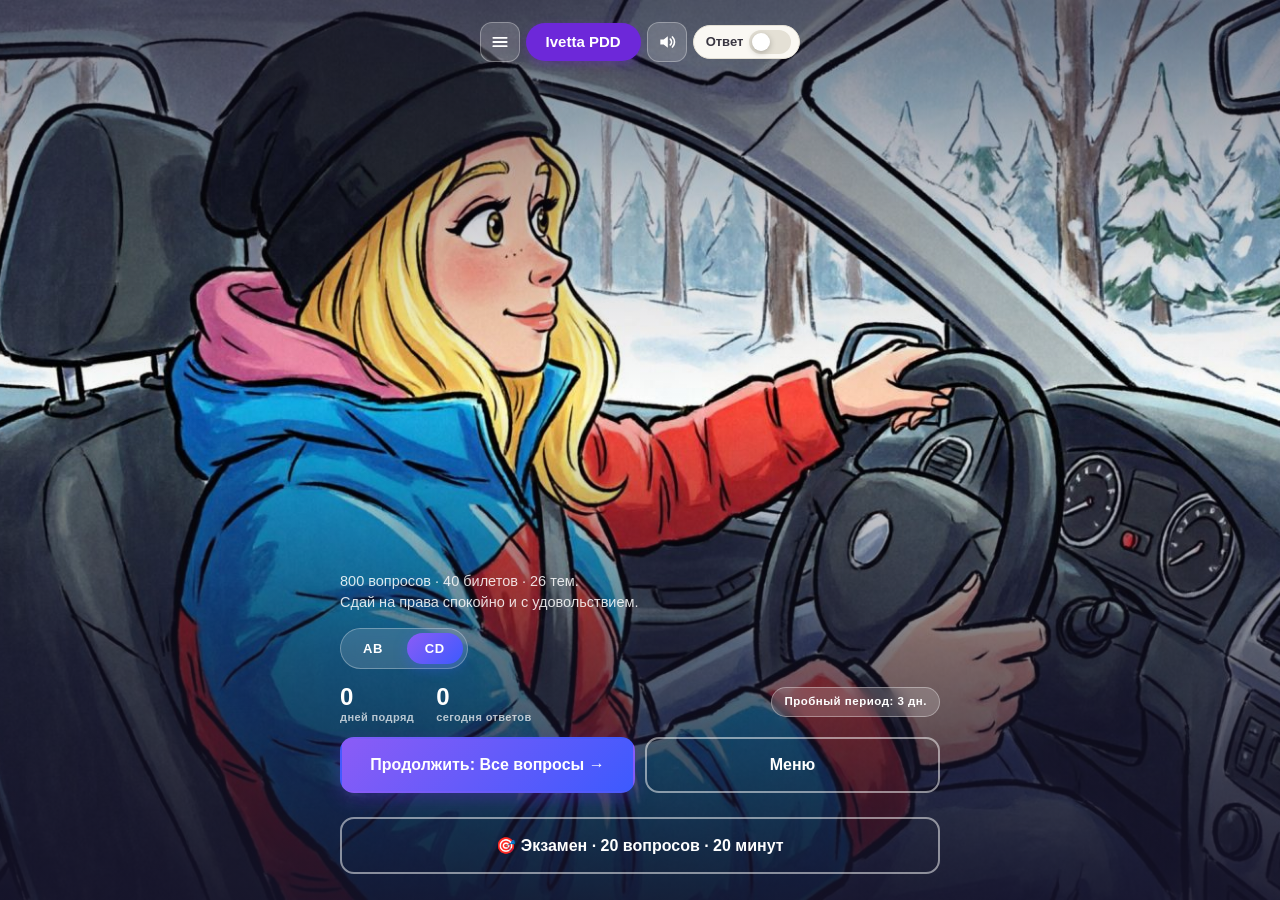
==== index.html @ cd1c2de9 "feat(ui): chip-style 3-row header, category/answered chips, numbered answers, unrolled explanation, " ====
<!DOCTYPE html>
<html lang="ru">
<head>
<meta charset="UTF-8">
<meta name="viewport" content="width=device-width, initial-scale=1.0, viewport-fit=cover">
<meta name="theme-color" content="#F4F2EC">
<meta name="mobile-web-app-capable" content="yes">
<meta name="apple-mobile-web-app-capable" content="yes">
<meta name="apple-mobile-web-app-status-bar-style" content="default">
<meta name="apple-mobile-web-app-title" content="Ivetta PDD">
<meta name="description" content="Ivetta PDD — тренажёр ПДД категории CD: 800 вопросов, 40 билетов, 26 тем, прогресс и пояснения.">
<title>Ivetta PDD</title>
<link rel="manifest" href="./manifest.json">
<link rel="icon" type="image/svg+xml" href="./icon.svg">
<link rel="apple-touch-icon" href="./apple-touch-icon.png">
<link rel="icon" type="image/png" sizes="192x192" href="./icon-192.png">
<link rel="stylesheet" href="./style.css">
<style id="ivetta-identity">
:root{--bar-h:64px}
body{overflow-x:clip}
body[data-view="quiz"]{--bar-h:116px}
.appbar{flex-direction:column;align-items:stretch;justify-content:center;gap:6px}
.bar-row{display:flex;align-items:center;gap:6px;min-width:0}
.icon-btn{width:40px;height:40px;flex-shrink:0}
.home-hero{display:none}
.brand-wrap{flex:1;min-width:0;display:flex;justify-content:center}
.brand-chip{max-width:100%;overflow:hidden;text-overflow:ellipsis;white-space:nowrap;background:#6D28D9;color:#fff;font-size:15px;font-weight:700;line-height:1.2;padding:10px 20px;border-radius:40px;box-shadow:0 3px 10px rgba(109,40,217,.35)}
.brand-chip:active{transform:scale(.96)}
.switch.pill{flex-shrink:0;gap:6px;padding:4px 8px 4px 12px;background:var(--surface-2);border:1px solid var(--line);border-radius:999px}
.switch.pill .switch-label{order:1}
.switch.pill .track{order:2}
.switch.pill .lock{order:0}
.appbar .switch-label,body[data-view="home"] .appbar .switch-label{display:inline;font-size:13px;font-weight:700;color:#3A3742;text-shadow:none}
.appbar-mid{display:flex;flex-direction:column;gap:6px;flex:none}
body:not([data-view="quiz"]) #appbarMid{display:none}
.bar-row2{justify-content:space-between;gap:8px}
.bar-ticket{flex:1;min-width:0;overflow:hidden;text-overflow:ellipsis;white-space:nowrap;font-size:13px;font-weight:800;color:var(--text)}
.cat-chip,.answered-chip{text-transform:none;letter-spacing:0;font-size:11.5px;font-weight:800;border-radius:999px}
.cat-chip{flex-shrink:0;padding:5px 12px;letter-spacing:.6px;color:var(--blue-700);background:var(--blue-100)}
.answered-chip{padding:4px 10px;color:var(--muted);background:var(--surface-2);border:1px solid var(--line)}
.bar-row3{justify-content:flex-start}
#card{overflow:visible}
.auto-bar{border-radius:0 0 var(--r-lg) var(--r-lg)}
#answers{margin-bottom:0}
.explain{margin-top:12px;max-height:none;overflow:visible;scroll-margin-bottom:130px}
.explain-body{max-height:none;overflow:visible;padding-right:0}
body.fixed-nav #quizView{padding-bottom:calc(110px + env(safe-area-inset-bottom))}
body.fixed-nav .navbar{position:fixed;left:0;right:0;bottom:0;z-index:30;margin:0;gap:10px;padding:16px max(24px,calc((100% - 592px)/2)) calc(24px + env(safe-area-inset-bottom));background:#F4F2EC}
body.fixed-nav .navbar #prevBtn{flex:1 1 0}
body.fixed-nav .navbar #nextBtn{flex:2 1 0}
@media(max-width:360px){.brand-chip{padding:10px 12px}.switch.pill{padding:4px 6px 4px 10px}}
</style>
</head>
<body data-view="home">
<div class="bg" aria-hidden="true">
  <div class="bg-glow g1"></div><div class="bg-glow g2"></div><div class="bg-glow g3"></div>
  <div class="bg-grain"></div>
</div>
<header class="appbar">
  <div class="bar-row bar-row1">
    <button class="icon-btn" id="menuBtn" aria-label="Меню">
      <svg viewBox="0 0 24 24"><path d="M4 7h16M4 12h16M4 17h16" stroke="currentColor" stroke-width="2.2" stroke-linecap="round"/></svg>
    </button>
    <div class="brand-wrap"><button class="brand-chip" id="logoBtn" aria-label="На главную">Ivetta PDD</button></div>
    <button class="icon-btn" id="soundBtn" aria-label="Звук">
      <svg viewBox="0 0 24 24" class="ic-on"><path d="M4 9v6h4l5 4V5L8 9H4z" fill="currentColor"/><path d="M16 8.5a5 5 0 0 1 0 7M18.5 6a8.5 8.5 0 0 1 0 12" stroke="currentColor" stroke-width="2" fill="none" stroke-linecap="round"/></svg>
      <svg viewBox="0 0 24 24" class="ic-off" hidden><path d="M4 9v6h4l5 4V5L8 9H4z" fill="currentColor"/><path d="M16 9l6 6M22 9l-6 6" stroke="currentColor" stroke-width="2.6" stroke-linecap="round"/></svg>
    </button>
    <label class="switch pill" id="answerSwitch" title="Показывать правильный ответ">
      <input type="checkbox" id="showAnswer">
      <span class="track"><span class="knob"></span></span>
      <span class="switch-label">Ответ</span>
      <span class="lock" id="switchLock" hidden>🔒</span>
    </label>
  </div>
  <div class="appbar-mid" id="appbarMid">
    <div class="bar-row bar-row2"><span class="bar-ticket"><span id="sectionTitle">Билет</span><span class="bar-sep"> · </span><span id="sectionCount">1 / 20</span></span><button class="chip cat-chip" id="catChip" aria-label="Категория">CD</button></div>
    <div class="bar-row bar-row3"><span class="chip answered-chip" id="answeredChip">Отвечено 0 / 20</span></div>
  </div>
</header>
<main id="stage">
  <section id="homeView" class="home">
    <div class="home-media">
      <img id="homeImg" src="./home.jpg" alt="Иветта за рулём зимой">
      <svg class="home-fallback" id="homeFallback" viewBox="0 0 800 1200" preserveAspectRatio="xMidYMid slice" hidden>
        <defs><linearGradient id="sky" x1="0" y1="0" x2="0" y2="1"><stop offset="0" stop-color="#2B3A8F"/><stop offset=".55" stop-color="#7C6BD9"/><stop offset="1" stop-color="#F4F2EC"/></linearGradient></defs>
        <rect width="800" height="1200" fill="url(#sky)"/>
        <g fill="#1B2A6B" opacity=".55"><path d="M120 620l60-160 60 160z"/><path d="M600 640l70-200 70 200z"/><path d="M380 600l50-140 50 140z"/></g>
        <g fill="#fff" opacity=".9"><path d="M120 500l60-40 60 40-60 26z"/><path d="M600 500l70-46 70 46-70 30z"/></g>
        <path d="M0 760h800v440H0z" fill="#E9E6DD"/>
        <path d="M330 760h140l180 440H150z" fill="#3A3F55"/>
        <g fill="#F59E0B"><rect x="392" y="800" width="16" height="60" rx="8"/><rect x="386" y="920" width="20" height="80" rx="10"/><rect x="378" y="1060" width="26" height="110" rx="13"/></g>
      </svg>
      <div class="home-scrim"></div>
    </div>
    <div class="home-hero"><h1 class="home-title">Ivetta <span class="home-title-chip">PDD</span></h1></div>
    <div class="home-content">
      <p class="home-sub" id="homeSub">800 вопросов · 40 билетов · 26 тем.<br>Сдай на права спокойно и с удовольствием.</p>
      <div class="cat-switch" id="catSwitch"><button data-cat="AB">AB</button><button data-cat="CD">CD</button></div>
      <div class="home-row">
        <div class="home-stats">
          <div><b id="homeStreak">0</b><small>дней подряд</small></div>
          <div><b id="homeToday">0</b><small>сегодня ответов</small></div>
        </div>
        <span class="home-chip" id="homeChip">Пробный период</span>
      </div>
      <div class="home-actions">
        <button class="nav-btn primary big" id="homeContinueBtn">Продолжить обучение →</button>
        <button class="nav-btn ghost big light" id="homeMenuBtn">Меню</button>
      </div>
      <button class="nav-btn ghost big light exam-entry" id="homeExamBtn">🎯 Экзамен · 20 вопросов · 20 минут</button>
      <button class="nav-btn ghost big light exam-entry" id="installBtn" hidden>📲 Установить приложение</button>
    </div>
  </section>
  <section id="quizView" hidden>
    <div class="exam-hud" id="examHud" hidden><span class="exam-timer" id="examTime">20:00</span><span class="exam-dots" id="examDots"></span><span class="exam-left" id="examLeft"></span><button class="exam-end" id="examEnd">Завершить</button><div class="exam-board" id="examBoard"></div></div>
    <article class="card" id="card">
      <div class="q-top"><span class="chip" id="qChip">Билет 1</span><span class="q-done" id="qDone"></span><span class="lane"></span></div>
      <h1 id="questionText">Загрузка…</h1>
      <figure id="imageWrap" hidden><img id="questionImage" alt="Иллюстрация"><figcaption>Нажми, чтобы увеличить</figcaption></figure>
      <div id="answers" role="list"></div>
      <div class="auto-bar" id="autoBar"></div>
    </article>
    <div class="navbar">
      <button class="nav-btn" id="prevBtn">← Назад</button>
      <button class="nav-btn primary" id="nextBtn">Далее →</button>
    </div>
  </section>
  <section id="progressView" hidden>
    <div class="card screen-card">
      <div class="screen-head"><h2>📈 Прогресс</h2><div class="range-toggle"><button id="pgRange7" class="range-btn">7 дн</button><button id="pgRange14" class="range-btn active">14 дн</button></div></div>
      <div class="pg-today">
        <div class="pg-cell"><b id="pgToday">0</b><small>ответов сегодня</small></div>
        <div class="pg-cell"><b id="pgCorrect">0</b><small>верных</small></div>
        <div class="pg-cell"><b id="pgAcc">—</b><small>точность</small></div>
        <div class="pg-cell flame"><b id="pgStreak">0</b><small>дней подряд 🔥</small></div>
      </div>
      <div class="pg-chart" id="pgChart"></div>
      <div class="pg-totals">
        <div><small>Всего ответов</small><b id="pgTotal">0</b></div>
        <div><small>Освоено вопросов</small><b id="pgMastered">0 / 800</b></div>
        <div><small>В работе над ошибками</small><b id="pgMistakes">0</b></div>
        <div><small>К повторению сегодня</small><b id="pgDue">0</b></div>
        <div><small>Экзамены сдано / попыток</small><b id="pgExams">0 / 0</b></div>
        <div class="pg-exam-list" id="pgExamList"></div>
      </div>
    </div>
  </section>
  <section id="infoView" hidden>
    <div class="card screen-card">
      <div class="screen-head"><h2>✨ Кнопка «Ответ»</h2><span class="home-chip" id="infoChip"></span></div>
      <p class="info-lead">Видеть правильный ответ <b>до</b> того, как ошибёшься, — самый быстрый способ учить ПДД. Мозг запоминает верный паттерн сразу, без закрепления ошибки.</p>
      <ul class="benefits">
        <li><b>Мгновенная подсветка</b> верного варианта в каждом из 800 вопросов.</li>
        <li><b>Учёба без страха:</b> проходи билеты как тренажёр, а не как экзамен.</li>
        <li><b>Синергия с ошибками:</b> сначала разбираешь с подсказкой, потом закрепляешь без неё.</li>
        <li><b>Экономия времени:</b> меньше повторных прогонов — быстрее готовность к экзамену.</li>
        <li><b>Пожизненно:</b> одна оплата 399 ₽ — доступ навсегда, без подписок.</li>
      </ul>
      <div class="price-card">
        <div class="price-row"><span class="price">399 ₽</span><span class="price-note">разово · пожизненный доступ</span></div>
        <p class="trial-line" id="infoTrialLine"></p>
      </div>
      <div id="payBlock">
        <div class="pay-head"><b>Оплата картой</b><span class="test-badge" id="payBadge">тестовый режим</span></div>
        <form id="payForm" novalidate>
          <label class="field"><span>Номер карты</span>
            <input id="cardNumber" inputmode="numeric" autocomplete="cc-number" placeholder="0000 0000 0000 0000" maxlength="19">
            <small class="err" id="errNumber"></small>
          </label>
          <div class="field-row">
            <label class="field"><span>Срок</span><input id="cardExp" inputmode="numeric" autocomplete="cc-exp" placeholder="ММ/ГГ" maxlength="5"><small class="err" id="errExp"></small></label>
            <label class="field"><span>CVC</span><input id="cardCvc" inputmode="numeric" autocomplete="cc-csc" placeholder="•••" maxlength="4" type="password"><small class="err" id="errCvc"></small></label>
          </div>
          <div class="pay-error" id="payError" hidden></div>
          <button class="nav-btn primary big" id="payBtn" type="submit">Оплатить 399 ₽</button>
          <p class="pay-hint" id="payHint">Тестовые карты: 4111 1111 1111 1111 — успех; 4000 0000 0000 0002 — отказ.</p>
        </form>
        <button class="link-btn" id="restoreBtn">Восстановить покупку</button>
      </div>
      <div id="receiptPanel" hidden>
        <div class="receipt">
          <div class="rc-check">✓</div>
          <b>Доступ активен пожизненно</b>
          <div class="rc-row"><span>Лицензия</span><code id="rcKey"></code></div>
          <div class="rc-row"><span>Дата</span><span id="rcDate"></span></div>
          <div class="rc-row"><span>Сумма</span><span id="rcAmount"></span></div>
        </div>
      </div>
    </div>
  </section>
  <section id="examResultView" hidden>
    <div class="card done-card"><div class="done-badge" id="exBadge">🏆</div><h2 id="exTitle"></h2><p id="exStats"></p><div class="ex-review" id="exReview"></div><div class="done-actions"><button class="nav-btn primary" id="exAgain">↺ Ещё раз</button><button class="nav-btn ghost" id="exMenu">Меню</button></div></div>
  </section>
  <section id="doneView" hidden>
    <div class="card done-card"><div class="done-badge">🏁</div><h2 id="doneTitle"></h2><p id="doneStats"></p>
      <div class="done-actions"><button class="nav-btn" id="repeatBtn">↺ Повторить</button><button class="nav-btn primary" id="nextSectionBtn">Дальше →</button><button class="nav-btn ghost" id="doneMenuBtn">Меню</button></div>
    </div>
  </section>
  <section id="emptyView" hidden>
    <div class="card done-card"><div class="done-badge">🗂️</div><h2>Здесь пока пусто</h2><p id="emptyText"></p>
      <div class="done-actions"><button class="nav-btn" id="emptyRetryBtn" hidden>↺ Повторить</button><button class="nav-btn primary" id="emptyMenuBtn">В меню</button></div>
    </div>
  </section>
</main>
<div class="scrim" id="scrim" hidden></div>
<div class="sheet" id="menuSheet" hidden role="dialog" aria-label="Меню">
  <div class="sheet-head"><h2>Меню</h2><button class="icon-btn close" data-close>✕</button></div>
  <nav class="menu-list">
    <button class="menu-item" data-nav="home"><span class="mi-ic">🏠</span><span class="mi-body"><b>Главная</b><small>экран приветствия</small></span></button>
    <button class="menu-item" data-nav="all"><span class="mi-ic">📚</span><span class="mi-body"><b>Все вопросы</b><small>800 подряд</small></span><span class="mi-badge" id="badgeAll"></span></button>
    <button class="menu-item" data-nav="ticket"><span class="mi-ic">🎫</span><span class="mi-body"><b>Билеты</b><small>40 билетов</small></span><span class="mi-badge" id="badgeTicket"></span></button>
    <button class="menu-item" data-nav="topic"><span class="mi-ic">📂</span><span class="mi-body"><b>Темы</b><small>26 разделов</small></span><span class="mi-badge" id="badgeTopic"></span></button>
    <button class="menu-item" data-nav="mistakes"><span class="mi-ic">❌</span><span class="mi-body"><b>Ошибки</b><small>работа над ошибками</small></span><span class="mi-badge" id="badgeMistakes"></span></button>
    <button class="menu-item" data-nav="exam"><span class="mi-ic">🎯</span><span class="mi-body"><b>Экзамен</b><small>20 вопросов · 20 минут · 2 ошибки</small></span><span class="mi-badge" id="badgeExam"></span></button>
    <button class="menu-item" data-nav="review"><span class="mi-ic">🧠</span><span class="mi-body"><b>Повторение</b><small>умный интервальный повтор</small></span><span class="mi-badge" id="badgeReview"></span></button>
    <button class="menu-item" data-nav="cat"><span class="mi-ic">🚗</span><span class="mi-body"><b>Категория</b><small>AB или CD</small></span><span class="mi-badge" id="badgeCat"></span></button>
    <div class="menu-divider"></div>
    <button class="menu-item" data-nav="progress"><span class="mi-ic">📈</span><span class="mi-body"><b>Прогресс</b><small>ежедневная статистика</small></span><span class="mi-badge" id="badgeProgress"></span></button>
    <button class="menu-item" data-nav="info"><span class="mi-ic">✨</span><span class="mi-body"><b>Информация</b><small>о кнопке «Ответ» и оплата</small></span><span class="mi-badge" id="badgeInfo"></span></button>
  </nav>
  <div class="sheet-settings">
    <label class="switch wide"><input type="checkbox" id="autoAdvance" checked><span class="track"><span class="knob"></span></span><span class="switch-label">Автопереход после ответа</span></label>
    <button class="danger-ghost" id="resetSectionBtn">Сбросить прогресс этого раздела</button>
  </div>
  <div class="sheet-foot">Ivetta PDD · v4.3 · архитектура Платон</div>
</div>
<div class="sheet" id="ticketSheet" hidden role="dialog"><div class="sheet-head"><h2>Выбери билет</h2><button class="icon-btn close" data-close>✕</button></div><div class="ticket-grid" id="ticketGrid"></div></div>
<div class="sheet" id="topicSheet" hidden role="dialog"><div class="sheet-head"><h2>Выбери тему</h2><button class="icon-btn close" data-close>✕</button></div><div class="topic-list" id="topicList"></div></div>
<div class="sheet" id="catSheet" hidden role="dialog"><div class="sheet-head"><h2>Категория</h2><button class="icon-btn close" data-close>✕</button></div><div class="menu-list"><button class="menu-item" data-catpick="AB"><span class="mi-ic">🏍️</span><span class="mi-body"><b>AB</b><small>мотоциклы и легковые</small></span></button><button class="menu-item" data-catpick="CD"><span class="mi-ic">🚚</span><span class="mi-body"><b>CD</b><small>грузовые и автобусы</small></span></button></div></div>
<div class="lightbox" id="lightbox" hidden><img id="lightboxImg" alt=""></div>
<canvas id="confetti"></canvas>
<div class="toast" id="toast" role="status"></div>
<script src="./pay-config.js"></script>
<script src="./payments.js"></script>
<script src="./app.js"></script>
</body>
</html>
---- style.css ----
:root{
  --violet-600:#6D28D9;--violet-500:#8B5CF6;--blue-700:#2743C9;--blue-500:#3D5AFE;--blue-100:#E4E9FF;
  --danger:#D7263D;--danger-bg:#FDECEE;--success:#16A34A;--success-bg:#E9F7EE;--warn:#F59E0B;--warn-bg:#FFF6E5;
  --paper:#F4F2EC;--surface:#FFF;--surface-2:#FAF8F3;--line:#E4E0D5;--text:#1D1B26;--muted:#6B6875;--scrim:rgba(20,18,40,.55);
  --grad-brand:linear-gradient(135deg,var(--violet-500),var(--blue-500));--grad-ok:linear-gradient(135deg,#16A34A,#0EA5A5);
  --shadow-1:0 1px 2px rgba(29,27,38,.06),0 8px 24px rgba(29,27,38,.08);--shadow-2:0 12px 40px rgba(29,27,38,.18);
  --r-lg:20px;--r-md:14px;--r-sm:10px;--bar-h:64px;
}
*{margin:0;padding:0;box-sizing:border-box;-webkit-tap-highlight-color:transparent}
html{scrollbar-color:var(--violet-500) var(--paper);scrollbar-width:thin}
::-webkit-scrollbar{width:10px;height:10px}::-webkit-scrollbar-track{background:var(--paper)}
::-webkit-scrollbar-thumb{background:var(--grad-brand);border-radius:8px;border:2px solid var(--paper)}
body{font-family:-apple-system,BlinkMacSystemFont,"Segoe UI",Roboto,"Helvetica Neue",Arial,sans-serif;background:var(--paper);color:var(--text);min-height:100vh;overflow-x:hidden;padding-top:calc(var(--bar-h) + env(safe-area-inset-top));padding-bottom:env(safe-area-inset-bottom)}
[hidden]{display:none!important}
button{font:inherit;color:inherit;background:none;border:none;cursor:pointer}
:focus-visible{outline:3px solid var(--blue-500);outline-offset:2px;border-radius:6px}
.bg{position:fixed;inset:0;z-index:-1;overflow:hidden}
.bg-glow{position:absolute;border-radius:50%;filter:blur(70px);opacity:.5;animation:drift 26s ease-in-out infinite alternate}
.g1{width:52vmax;height:52vmax;left:-18vmax;top:-22vmax;background:radial-gradient(circle,rgba(139,92,246,.3),transparent 65%)}
.g2{width:44vmax;height:44vmax;right:-16vmax;top:6vmax;background:radial-gradient(circle,rgba(61,90,254,.24),transparent 65%);animation-delay:-9s}
.g3{width:40vmax;height:40vmax;left:22vmax;bottom:-24vmax;background:radial-gradient(circle,rgba(245,158,11,.2),transparent 65%);animation-delay:-17s}
 @keyframes drift{from{transform:translate3d(0,0,0) scale(1)}to{transform:translate3d(6vmax,4vmax,0) scale(1.12)}}
.bg-grain{position:absolute;inset:0;opacity:.05;mix-blend-mode:multiply;background-image:url("data:image/svg+xml,%3Csvg xmlns='http://www.w3.org/2000/svg' width='140' height='140'%3E%3Cfilter id='n'%3E%3CfeTurbulence type='fractalNoise' baseFrequency='.9' numOctaves='2'/%3E%3C/filter%3E%3Crect width='140' height='140' filter='url(%23n)'/%3E%3C/svg%3E")}
.appbar{position:fixed;top:0;left:0;right:0;z-index:50;height:calc(var(--bar-h) + env(safe-area-inset-top));padding:env(safe-area-inset-top) 14px 0;display:flex;align-items:center;gap:12px;background:rgba(255,255,255,.86);backdrop-filter:blur(14px);-webkit-backdrop-filter:blur(14px);border-bottom:1px solid var(--line);animation:dropIn .5s cubic-bezier(.2,.9,.3,1) both;transition:background .3s}
 @keyframes dropIn{from{transform:translateY(-100%)}to{transform:translateY(0)}}
body[data-view="home"] .appbar{background:transparent;border-bottom-color:transparent;backdrop-filter:none;-webkit-backdrop-filter:none}
body[data-view="home"] .logo-word,body[data-view="home"] .switch-label{color:#fff;text-shadow:0 1px 8px rgba(0,0,0,.4)}
body[data-view="home"] .icon-btn{background:rgba(255,255,255,.16);border-color:rgba(255,255,255,.3);color:#fff}
.logo{display:flex;align-items:center;gap:8px;flex-shrink:0}
.logo-mark{width:34px;height:34px;border-radius:10px;box-shadow:0 4px 12px rgba(109,40,217,.35);transition:transform .25s}
.logo:active .logo-mark{transform:scale(.92) rotate(-4deg)}
.logo-word{font-weight:800;font-size:19px;letter-spacing:-.3px;display:flex;align-items:center;gap:6px}
.logo-chip{font-size:10px;font-weight:800;letter-spacing:.8px;color:#fff;background:var(--grad-brand);padding:3px 6px;border-radius:6px}
.appbar-mid{flex:1;min-width:0}
.appbar-titles{display:flex;justify-content:space-between;gap:8px;font-size:12.5px;font-weight:700;color:var(--muted);margin-bottom:5px}
#sectionTitle{color:var(--text);white-space:nowrap;overflow:hidden;text-overflow:ellipsis}
.progress-track{height:4px;border-radius:4px;background:var(--line);overflow:hidden}
#progressFill{height:100%;width:0;background:var(--grad-brand);border-radius:4px;transition:width .45s cubic-bezier(.2,.9,.3,1)}
.appbar-actions{display:flex;align-items:center;gap:10px;flex-shrink:0}
.icon-btn{width:38px;height:38px;border-radius:12px;display:grid;place-items:center;color:var(--violet-600);background:var(--surface-2);border:1px solid var(--line);transition:transform .15s,background .2s}
.icon-btn:active{transform:scale(.9)}.icon-btn svg{width:20px;height:20px}
.switch{display:flex;align-items:center;gap:7px;cursor:pointer;user-select:none;position:relative}
.switch input{position:absolute;opacity:0;width:0;height:0}
.switch .track{width:42px;height:24px;border-radius:24px;background:var(--line);position:relative;transition:background .25s;flex-shrink:0}
.switch .knob{position:absolute;top:3px;left:3px;width:18px;height:18px;border-radius:50%;background:#fff;box-shadow:0 2px 6px rgba(0,0,0,.25);transition:transform .25s cubic-bezier(.2,.9,.3,1.4)}
.switch input:checked + .track{background:var(--grad-ok)}
.switch input:checked + .track .knob{transform:translateX(18px)}
.switch-label{font-size:12.5px;font-weight:700;color:var(--muted)}
.switch.locked .track{background:var(--warn-bg);border:1px dashed var(--warn)}
.switch .lock{font-size:12px}
.switch.wide{padding:6px 2px}.switch.wide .switch-label{font-size:14px;color:var(--text)}
#stage{max-width:640px;margin:0 auto;padding:18px 14px 30px}
body[data-view="home"] #stage{max-width:none;padding:0}
.card{background:var(--surface);border:1px solid var(--line);border-radius:var(--r-lg);box-shadow:var(--shadow-1);padding:20px;position:relative;overflow:hidden;animation:riseIn .55s cubic-bezier(.2,.9,.3,1) both}
 @keyframes riseIn{from{opacity:0;transform:translateY(22px)}to{opacity:1;transform:translateY(0)}}
.q-top{display:flex;align-items:center;gap:12px;margin-bottom:14px}
.chip{font-size:11.5px;font-weight:800;letter-spacing:.6px;text-transform:uppercase;color:var(--blue-700);background:var(--blue-100);padding:5px 10px;border-radius:8px}
.lane{flex:1;height:3px;border-radius:3px;background:repeating-linear-gradient(90deg,var(--warn) 0 14px,transparent 14px 26px);opacity:.55}
#questionText{font-size:clamp(17px,4.6vw,21px);line-height:1.42;font-weight:750;letter-spacing:-.2px;margin-bottom:16px}
#imageWrap{margin:0 0 16px;border-radius:var(--r-md);overflow:hidden;border:1px solid var(--line);background:var(--surface-2);cursor:zoom-in;position:relative}
#imageWrap img{display:block;width:100%;max-height:320px;object-fit:contain;background:#fff}
#imageWrap figcaption{position:absolute;right:8px;bottom:8px;font-size:10.5px;font-weight:700;color:#fff;background:rgba(29,27,38,.6);padding:3px 8px;border-radius:6px}
#answers{display:flex;flex-direction:column;gap:10px}
.answer{display:flex;align-items:flex-start;gap:12px;text-align:left;width:100%;padding:14px;border-radius:var(--r-md);border:2px solid var(--line);background:var(--surface);font-size:15px;line-height:1.4;transition:transform .12s,border-color .2s,background .2s,box-shadow .2s;animation:riseIn .4s cubic-bezier(.2,.9,.3,1) both}
.answer:nth-child(2){animation-delay:.05s}.answer:nth-child(3){animation-delay:.1s}.answer:nth-child(4){animation-delay:.15s}
.answer .num{flex-shrink:0;width:26px;height:26px;border-radius:8px;display:grid;place-items:center;font-size:12.5px;font-weight:800;color:var(--blue-700);background:var(--blue-100)}
.answer:not(:disabled):hover{border-color:var(--violet-500);box-shadow:0 4px 14px rgba(109,40,217,.14)}
.answer:not(:disabled):active{transform:scale(.985)}
.answer:disabled{cursor:default}
.answer.reveal,.answer.correct{border-color:var(--success);background:var(--success-bg)}
.answer.reveal .num,.answer.correct .num{background:var(--success);color:#fff}
.answer.correct{animation:popOk .45s cubic-bezier(.2,.9,.3,1.4)}
 @keyframes popOk{0%{transform:scale(1)}40%{transform:scale(1.025)}100%{transform:scale(1)}}
.answer.wrong{border-color:var(--danger);background:var(--danger-bg);animation:shake .4s}
.answer.wrong .num{background:var(--danger);color:#fff}
 @keyframes shake{0%,100%{transform:translateX(0)}20%{transform:translateX(-7px)}40%{transform:translateX(6px)}60%{transform:translateX(-4px)}80%{transform:translateX(3px)}}
.auto-bar{position:absolute;left:0;bottom:0;height:3px;width:0;background:linear-gradient(90deg,var(--warn),var(--violet-500))}
.auto-bar.pending{animation:autoRun .9s linear forwards}
 @keyframes autoRun{from{width:0}to{width:100%}}
.navbar{display:flex;align-items:center;gap:10px;margin-top:16px}
.nav-hint{flex:1;text-align:center;font-size:10.5px;font-weight:700;letter-spacing:.4px;color:var(--muted);opacity:.75}
.nav-btn{flex:1;padding:15px 10px;border-radius:var(--r-md);font-size:15px;font-weight:800;background:var(--surface);border:2px solid var(--line);color:var(--text);transition:transform .12s,box-shadow .2s,opacity .2s}
.nav-btn:active:not(:disabled){transform:scale(.97)}
.nav-btn:disabled{opacity:.4;cursor:not-allowed}
.nav-btn.primary{background:var(--grad-brand);border-color:transparent;color:#fff;box-shadow:0 6px 18px rgba(109,40,217,.32)}
.nav-btn.ghost{background:transparent;border-color:var(--line);color:var(--muted)}
.nav-btn.big{padding:17px;font-size:16px}
.nav-btn.light{color:#fff;border-color:rgba(255,255,255,.5)}
.nav-btn.invite{animation:invite 1.6s ease-in-out infinite}
 @keyframes invite{0%,100%{box-shadow:0 6px 18px rgba(109,40,217,.32)}50%{box-shadow:0 6px 26px rgba(61,90,254,.65)}}
.home{position:fixed;inset:0;z-index:1;overflow:hidden}
.home-media,.home-media img,.home-fallback{position:absolute;inset:0;width:100%;height:100%;object-fit:cover}
.home-fallback{background:#2B3A8F}
.home-scrim{position:absolute;inset:0;background:linear-gradient(180deg,rgba(20,18,40,.5) 0%,rgba(20,18,40,0) 35%,rgba(20,18,40,.55) 72%,rgba(20,18,40,.88) 100%)}
.home-content{position:absolute;left:0;right:0;bottom:0;padding:24px 20px calc(26px + env(safe-area-inset-bottom));max-width:640px;margin:0 auto;display:flex;flex-direction:column;gap:14px;animation:riseIn .7s .15s cubic-bezier(.2,.9,.3,1) both}
.home-title{font-size:clamp(46px,13vw,76px);font-weight:900;letter-spacing:-2.5px;color:#fff;line-height:.95;text-shadow:0 4px 30px rgba(20,18,40,.55);margin-bottom:2px}
.home-title-chip{display:inline-block;background:var(--grad-brand);color:#fff;font-size:.42em;letter-spacing:1px;padding:.18em .5em;border-radius:.35em;vertical-align:.45em;box-shadow:0 6px 20px rgba(61,90,254,.45);filter:none}
.home-sub{color:rgba(255,255,255,.85);font-size:14.5px;line-height:1.5}
.home-row{display:flex;align-items:flex-end;justify-content:space-between;gap:14px}
.home-stats{display:flex;gap:22px}
.home-stats div{display:flex;flex-direction:column}
.home-stats b{font-size:24px;font-weight:900;color:#fff}
.home-stats small{font-size:11px;font-weight:700;color:rgba(255,255,255,.7);letter-spacing:.4px}
.home-chip{align-self:flex-end;margin-left:auto;max-width:46%;text-align:right;line-height:1.35;margin-bottom:6px;font-size:11.5px;font-weight:800;letter-spacing:.5px;color:#fff;background:rgba(255,255,255,.18);border:1px solid rgba(255,255,255,.35);backdrop-filter:blur(8px);padding:6px 12px;border-radius:999px}
.home-actions{display:flex;gap:10px}
.screen-card{padding:22px}
.screen-head{display:flex;align-items:center;justify-content:space-between;gap:10px;margin-bottom:14px}
.screen-head h2{font-size:21px;font-weight:850;letter-spacing:-.4px}
.range-toggle{display:flex;background:var(--surface-2);border:1px solid var(--line);border-radius:10px;padding:3px}
.range-btn{padding:6px 10px;border-radius:8px;font-size:12px;font-weight:800;color:var(--muted)}
.range-btn.active{background:var(--grad-brand);color:#fff}
.pg-today{display:grid;grid-template-columns:repeat(4,1fr);gap:8px;margin-bottom:16px}
.pg-cell{background:var(--surface-2);border:1px solid var(--line);border-radius:var(--r-md);padding:12px 8px;text-align:center;display:flex;flex-direction:column;gap:2px}
.pg-cell b{font-size:22px;font-weight:900}
.pg-cell small{font-size:10px;font-weight:700;color:var(--muted)}
.pg-cell.flame b{color:var(--warn)}
.pg-chart{margin-bottom:14px}
.chart{width:100%;height:auto;display:block}
.chart .bar{fill:var(--blue-100)}
.chart .bar.today{fill:url(#pgG)}
.chart .val{font-size:9px;font-weight:800;fill:var(--muted);text-anchor:middle}
.chart .wd{font-size:9px;font-weight:700;fill:var(--muted);text-anchor:middle}
.chart .wd.today{fill:var(--violet-600)}
.pg-totals{display:flex;flex-direction:column;gap:8px}
.pg-totals div{display:flex;justify-content:space-between;align-items:center;background:var(--surface-2);border:1px solid var(--line);border-radius:var(--r-sm);padding:10px 12px}
.pg-totals small{font-size:12.5px;font-weight:700;color:var(--muted)}
.pg-totals b{font-size:15px;font-weight:850}
.info-lead{font-size:14.5px;line-height:1.55;color:var(--muted);margin-bottom:14px}
.benefits{list-style:none;display:flex;flex-direction:column;gap:9px;margin-bottom:16px}
.benefits li{position:relative;padding:11px 12px 11px 34px;background:var(--success-bg);border:1px solid rgba(22,163,74,.25);border-radius:var(--r-sm);font-size:13.5px;line-height:1.45}
.benefits li::before{content:"✓";position:absolute;left:12px;top:11px;color:var(--success);font-weight:900}
.price-card{background:var(--grad-brand);border-radius:var(--r-md);padding:16px;color:#fff;margin-bottom:16px;box-shadow:0 8px 24px rgba(109,40,217,.3)}
.price-row{display:flex;align-items:baseline;gap:10px}
.price{font-size:34px;font-weight:900;letter-spacing:-1px}
.price-note{font-size:12px;font-weight:700;opacity:.85}
.trial-line{font-size:12.5px;line-height:1.5;margin-top:8px;opacity:.92}
.pay-head{display:flex;align-items:center;justify-content:space-between;margin-bottom:10px}
.pay-head b{font-size:15px;font-weight:850}
.test-badge{font-size:10px;font-weight:800;letter-spacing:.6px;text-transform:uppercase;color:var(--warn);background:var(--warn-bg);border:1px dashed var(--warn);padding:4px 8px;border-radius:8px}
.field{display:flex;flex-direction:column;gap:5px;margin-bottom:10px}
.field span{font-size:11.5px;font-weight:800;color:var(--muted);letter-spacing:.4px}
.field input{padding:13px 12px;border-radius:var(--r-sm);border:2px solid var(--line);background:var(--surface-2);font-size:16px;font-weight:600;letter-spacing:.5px;transition:border-color .2s}
.field input:focus{outline:none;border-color:var(--violet-500)}
.field .err{font-size:11px;font-weight:700;color:var(--danger);min-height:13px}
.field-row{display:grid;grid-template-columns:1fr 1fr;gap:10px}
.pay-error{background:var(--danger-bg);border:1px solid var(--danger);color:var(--danger);border-radius:var(--r-sm);padding:10px 12px;font-size:13px;font-weight:700;margin-bottom:10px}
#payBtn{width:100%;position:relative}
#payBtn.loading{color:transparent}
#payBtn.loading::after{content:"";position:absolute;left:50%;top:50%;width:20px;height:20px;margin:-10px 0 0 -10px;border:3px solid rgba(255,255,255,.4);border-top-color:#fff;border-radius:50%;animation:spin .7s linear infinite}
 @keyframes spin{to{transform:rotate(360deg)}}
.pay-hint{font-size:11px;color:var(--muted);margin-top:8px;line-height:1.5}
.link-btn{display:block;margin:10px auto 0;font-size:12.5px;font-weight:800;color:var(--blue-700);text-decoration:underline}
.receipt{background:var(--success-bg);border:2px solid var(--success);border-radius:var(--r-md);padding:18px;text-align:center;display:flex;flex-direction:column;gap:10px}
.rc-check{width:46px;height:46px;margin:0 auto;border-radius:50%;background:var(--grad-ok);color:#fff;font-size:24px;font-weight:900;display:grid;place-items:center;animation:popOk .6s}
.receipt b{font-size:16px;font-weight:850;color:var(--success)}
.rc-row{display:flex;justify-content:space-between;font-size:12.5px;color:var(--muted);gap:8px}
.rc-row code{font-weight:800;color:var(--text);letter-spacing:.5px}
.done-card{text-align:center;padding:34px 22px}
.done-badge{font-size:52px;margin-bottom:10px;animation:popOk .6s cubic-bezier(.2,.9,.3,1.5)}
.done-card h2{font-size:24px;font-weight:850;margin-bottom:8px;background:var(--grad-brand);-webkit-background-clip:text;background-clip:text;color:transparent}
.done-card p{color:var(--muted);font-size:14.5px;line-height:1.55;margin-bottom:20px}
.done-actions{display:flex;flex-direction:column;gap:10px}
.scrim{position:fixed;inset:0;z-index:90;background:var(--scrim);backdrop-filter:blur(6px);animation:fade .25s both}
 @keyframes fade{from{opacity:0}to{opacity:1}}
.sheet{position:fixed;z-index:100;left:0;right:0;bottom:0;max-height:82vh;overflow-y:auto;background:var(--surface);border-radius:24px 24px 0 0;box-shadow:var(--shadow-2);padding:18px 18px calc(18px + env(safe-area-inset-bottom));animation:sheetUp .38s cubic-bezier(.2,.9,.3,1) both}
 @keyframes sheetUp{from{transform:translateY(100%)}to{transform:translateY(0)}}
 @media(min-width:720px){.sheet{left:50%;right:auto;top:50%;bottom:auto;transform:translate(-50%,-50%);width:460px;border-radius:24px;animation:popIn .3s cubic-bezier(.2,.9,.3,1.2) both} @keyframes popIn{from{opacity:0;transform:translate(-50%,-46%) scale(.94)}to{opacity:1;transform:translate(-50%,-50%) scale(1)}}}
.sheet-head{display:flex;align-items:center;justify-content:space-between;margin-bottom:14px}
.sheet-head h2{font-size:19px;font-weight:850}
.icon-btn.close{color:var(--danger);background:var(--danger-bg);border-color:transparent;font-size:15px;font-weight:800}
.menu-list{display:flex;flex-direction:column;gap:10px}
.menu-item{display:flex;align-items:center;gap:12px;width:100%;text-align:left;padding:14px;border-radius:var(--r-md);border:2px solid var(--line);background:var(--surface-2);transition:border-color .2s,transform .12s,background .2s}
.menu-item:hover{border-color:var(--violet-500);background:#fff}
.menu-item:active{transform:scale(.98)}
.mi-ic{font-size:22px}
.mi-body{flex:1;min-width:0;display:flex;flex-direction:column;gap:2px}
.mi-body b{font-size:15.5px;font-weight:800}
.mi-body small{font-size:12px;color:var(--muted)}
.mi-badge{font-size:11px;font-weight:800;color:var(--violet-600);background:rgba(139,92,246,.14);padding:4px 8px;border-radius:8px;white-space:nowrap}
.mi-badge:empty{display:none}
.menu-divider{height:1px;background:repeating-linear-gradient(90deg,var(--line) 0 8px,transparent 8px 14px);margin:4px 0}
.sheet-settings{margin-top:16px;padding-top:14px;border-top:1px dashed var(--line);display:flex;flex-direction:column;gap:10px}
.danger-ghost{padding:12px;border-radius:var(--r-md);border:2px dashed var(--danger);color:var(--danger);font-size:13.5px;font-weight:800}
.danger-ghost:hover{background:var(--danger-bg)}
.sheet-foot{margin-top:14px;text-align:center;font-size:10.5px;font-weight:700;letter-spacing:.6px;color:var(--muted);opacity:.7}
.ticket-grid{display:grid;grid-template-columns:repeat(5,1fr);gap:8px}
 @media(min-width:720px){.ticket-grid{grid-template-columns:repeat(8,1fr)}}
.ticket-btn{position:relative;padding:13px 4px;border-radius:var(--r-sm);border:2px solid var(--line);background:var(--surface-2);font-size:15px;font-weight:800;transition:all .18s}
.ticket-btn:hover{border-color:var(--violet-500)}
.ticket-btn.started::after{content:"";position:absolute;top:5px;right:5px;width:6px;height:6px;border-radius:50%;background:var(--warn)}
.ticket-btn.done{border-color:var(--success);background:var(--success-bg);color:var(--success)}
.ticket-btn.done::after{content:"✓";position:absolute;top:2px;right:5px;font-size:10px;font-weight:900;color:var(--success)}
.ticket-btn.current{background:var(--grad-brand);border-color:transparent;color:#fff}
.topic-list{display:flex;flex-direction:column;gap:8px;max-height:52vh;overflow-y:auto;padding-right:4px}
.topic-btn{display:flex;align-items:center;gap:10px;width:100%;text-align:left;padding:13px 14px;border-radius:var(--r-md);border:2px solid var(--line);background:var(--surface-2);font-size:14px;font-weight:700;line-height:1.35}
.topic-btn:hover{border-color:var(--violet-500);background:#fff}
.topic-btn .mi-badge{margin-left:auto}
.lightbox{position:fixed;inset:0;z-index:120;background:rgba(15,13,30,.9);display:grid;place-items:center;padding:20px;cursor:zoom-out;animation:fade .2s both}
.lightbox img{max-width:100%;max-height:92vh;border-radius:var(--r-md);box-shadow:var(--shadow-2)}
#confetti{position:fixed;inset:0;width:100%;height:100%;z-index:130;pointer-events:none}
.toast{position:fixed;left:50%;bottom:calc(22px + env(safe-area-inset-bottom));transform:translate(-50%,20px);z-index:140;display:flex;align-items:center;gap:12px;max-width:92vw;background:var(--text);color:#fff;padding:12px 16px;border-radius:14px;box-shadow:var(--shadow-2);font-size:13.5px;font-weight:700;opacity:0;pointer-events:none;transition:opacity .25s,transform .25s}
.toast.show{opacity:1;transform:translate(-50%,0);pointer-events:auto}
.toast button{color:var(--warn);font-weight:800;font-size:13px;text-decoration:underline;white-space:nowrap}
.explain{margin-top:12px;border:2px solid var(--blue-700);background:var(--blue-100);border-radius:var(--r-md);padding:12px 14px;animation:riseIn .4s cubic-bezier(.2,.9,.3,1) both}
.explain-head{display:flex;align-items:center;gap:8px;margin-bottom:8px;color:var(--blue-700);font-size:13px;font-weight:850;letter-spacing:.3px}
.explain-ic{font-size:15px}
.explain-body{max-height:180px;overflow-y:auto;font-size:14px;line-height:1.55;color:var(--text);padding-right:6px}
.explain-body strong{color:var(--blue-700)}
.explain-foot{margin-top:8px;font-size:11px;font-weight:700;color:var(--muted)}
#infoChip{color:var(--violet-600);background:rgba(139,92,246,.14);border-color:transparent;backdrop-filter:none;-webkit-backdrop-filter:none;align-self:center;margin-left:0;max-width:none;text-align:center}
 @media(prefers-reduced-motion:reduce){*,*::before,*::after{animation-duration:.01ms!important;transition-duration:.01ms!important}}
 @media(max-width:420px){.logo-word{display:none}.nav-hint{display:none}.switch-label{display:none}.pg-today{grid-template-columns:repeat(2,1fr)}.home-chip{max-width:52%}}
body[data-view="home"] .logo-word{display:none}
.home-hero{position:absolute;top:calc(var(--bar-h) + env(safe-area-inset-top) + 12px);left:0;right:0;padding:0 20px;max-width:640px;margin:0 auto;z-index:2;animation:riseIn .6s .1s cubic-bezier(.2,.9,.3,1) both}
.home-hero .home-title{font-size:clamp(40px,11vw,64px);margin-bottom:0}
body[data-view="home"] .logo-word{display:none}
.home-hero{position:absolute;top:calc(var(--bar-h) + env(safe-area-inset-top) + 14px);left:0;right:0;padding:0 20px;max-width:640px;margin:0 auto;z-index:3;pointer-events:none;animation:riseIn .6s .1s cubic-bezier(.2,.9,.3,1) both}
.home-hero .home-title{font-size:clamp(40px,11vw,64px);margin-bottom:0;text-shadow:0 2px 10px rgba(20,18,40,.85),0 6px 34px rgba(20,18,40,.6)}
.home-scrim{background:linear-gradient(180deg,rgba(20,18,40,.55) 0%,rgba(20,18,40,.12) 30%,rgba(20,18,40,0) 45%,rgba(20,18,40,.55) 72%,rgba(20,18,40,.9) 100%)}
body[data-view="home"]{--bar-h:84px}
body[data-view="home"] .appbar{align-items:center}
.home-hero{top:calc(env(safe-area-inset-top) + 10px);left:62px;right:150px;padding:0;max-width:none;margin:0;height:64px;display:flex;align-items:center}
.home-hero .home-title{font-size:clamp(20px,6.5vw,40px);letter-spacing:-1.5px;white-space:nowrap;margin-bottom:0}
.home-hero .home-title-chip{font-size:.5em;vertical-align:.18em;padding:.16em .45em}
 @media(max-width:420px){.home-hero{left:56px;right:132px}.home-hero .home-title{font-size:clamp(18px,5.6vw,26px)}}
body[data-view="home"] .appbar-mid{visibility:hidden}
.home-content{animation:homeIn .7s .15s cubic-bezier(.2,.9,.3,1) both}
.home-hero{animation:homeIn .6s .05s cubic-bezier(.2,.9,.3,1) both}
 @keyframes homeIn{from{opacity:1;transform:translateY(16px)}to{opacity:1;transform:translateY(0)}}
.cat-switch{display:flex;gap:6px;background:rgba(255,255,255,.14);border:1px solid rgba(255,255,255,.3);border-radius:999px;padding:4px;align-self:flex-start;backdrop-filter:blur(8px)}
.cat-switch button{padding:8px 18px;border-radius:999px;font-size:13px;font-weight:800;color:#fff;letter-spacing:.5px}
.cat-switch button.active{background:var(--grad-brand);box-shadow:0 4px 14px rgba(61,90,254,.4)}
.exam-hud{display:flex;align-items:center;gap:12px;margin-bottom:12px}
.exam-timer{font-variant-numeric:tabular-nums;font-weight:900;font-size:20px;color:var(--blue-700);background:var(--blue-100);padding:6px 12px;border-radius:10px}
.exam-timer.low{color:var(--danger);background:var(--danger-bg);animation:examPulse 1s ease-in-out infinite}
 @keyframes examPulse{0%,100%{transform:scale(1)}50%{transform:scale(1.06)}}
.exam-dots{display:flex;gap:6px}
.exam-dots i{width:12px;height:12px;border-radius:50%;border:2px solid var(--line)}
.exam-dots i.hit{background:var(--danger);border-color:var(--danger)}
.exam-left{margin-left:auto;font-size:12px;font-weight:800;color:var(--muted)}
.exam-entry{width:100%;margin-top:10px}
.ex-review{max-height:260px;overflow-y:auto;display:flex;flex-direction:column;gap:10px;margin:14px 0;text-align:left}
.ex-review-item{background:var(--surface-2);border:1px solid var(--line);border-radius:var(--r-sm);padding:12px}
.ex-review-item b{display:block;font-size:13.5px;margin-bottom:6px;line-height:1.4}
.ex-review-item .ok{color:var(--success);font-weight:800;font-size:13px}
.ex-review-item .tip{color:var(--muted);font-size:12.5px;margin-top:6px;line-height:1.5}
.exam-hud{position:fixed;top:calc(var(--bar-h) + env(safe-area-inset-top) + 8px);left:50%;transform:translateX(-50%);width:min(640px,calc(100% - 28px));z-index:40;display:flex;align-items:center;gap:12px;margin-bottom:0;background:var(--surface);border:1px solid var(--line);border-radius:var(--r-md);padding:10px 12px;box-shadow:var(--shadow-1)}
#quizView.exam-active{padding-top:74px}
.exam-hud{flex-wrap:wrap}
.exam-end{margin-left:8px;padding:6px 12px;border-radius:10px;border:2px solid var(--danger);color:var(--danger);font-size:12px;font-weight:800;background:var(--danger-bg)}
.exam-board{width:100%;display:grid;grid-template-columns:repeat(20,1fr);gap:4px;margin-top:8px}
.exam-board i{height:8px;border-radius:4px;background:var(--line)}
.exam-board i.ok{background:var(--success)}
.exam-board i.bad{background:var(--danger)}
.exam-board i.cur{background:var(--blue-500);animation:examPulse 1s ease-in-out infinite}
.exam-timer.critical{animation:examPulse .5s ease-in-out infinite}
#quizView.exam-active{padding-top:118px}
.pg-exam-list{display:flex;flex-direction:column;gap:6px;margin-top:8px}
.pg-exam-row{display:flex;justify-content:space-between;gap:8px;font-size:12px;font-weight:700;color:var(--muted);background:var(--surface-2);border:1px solid var(--line);border-radius:8px;padding:8px 10px}
.pg-exam-row .ok{color:var(--success)}
.pg-exam-row .bad{color:var(--danger)}
.q-done{font-size:11px;font-weight:800;color:var(--muted);background:var(--surface-2);border:1px solid var(--line);padding:4px 8px;border-radius:8px;white-space:nowrap}
.home-content{max-height:calc(100% - var(--bar-h) - env(safe-area-inset-top) - 96px);overflow-y:auto;overscroll-behavior:contain}
.home-row{flex-wrap:wrap}
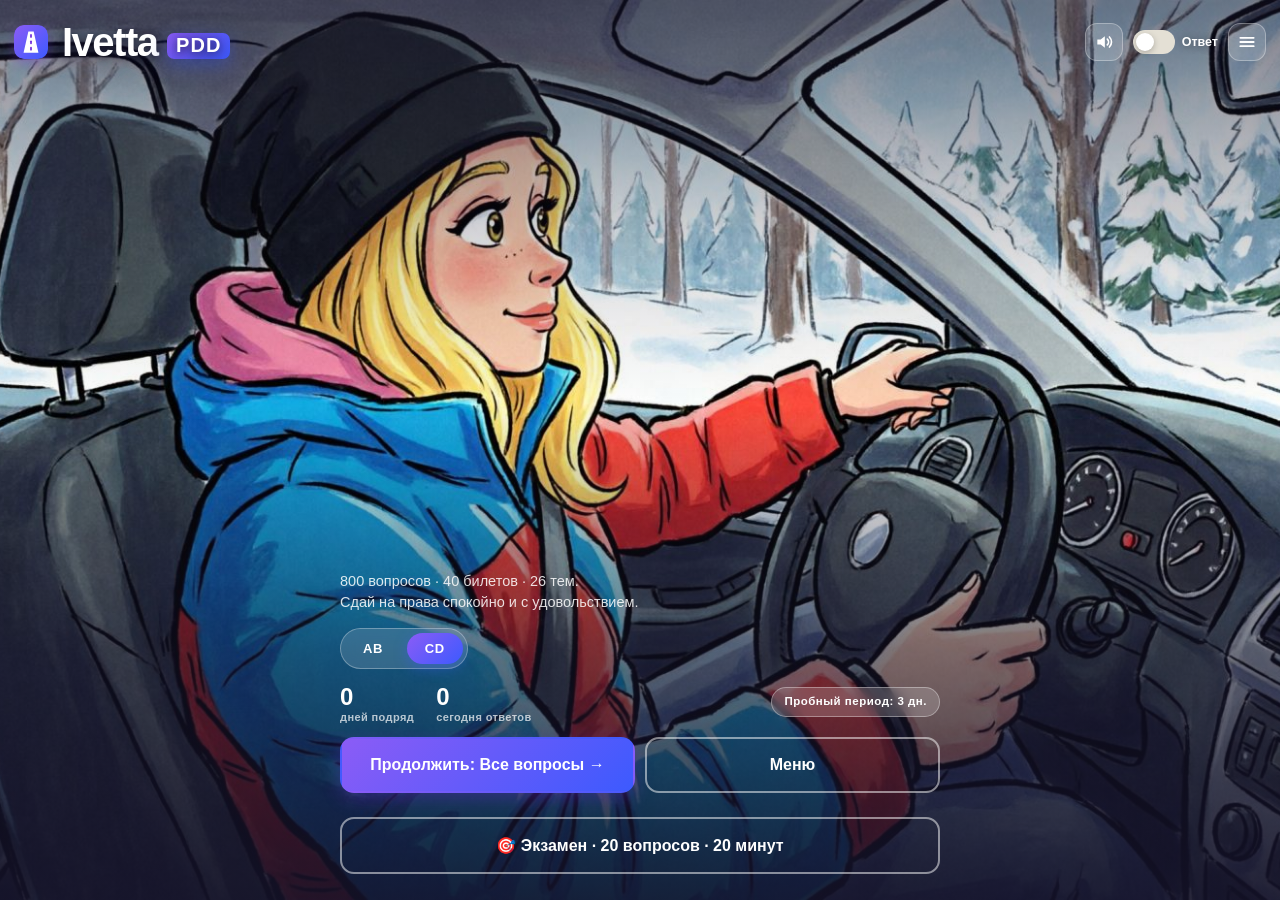
==== commit c3dde854: "revert(web): restore pre-Mozg state ca48289" ====
--- a/index.html
+++ b/index.html
@@ -15,41 +15,6 @@
 <link rel="apple-touch-icon" href="./apple-touch-icon.png">
 <link rel="icon" type="image/png" sizes="192x192" href="./icon-192.png">
 <link rel="stylesheet" href="./style.css">
-<style id="ivetta-identity">
-:root{--bar-h:64px}
-body{overflow-x:clip}
-body[data-view="quiz"]{--bar-h:116px}
-.appbar{flex-direction:column;align-items:stretch;justify-content:center;gap:6px}
-.bar-row{display:flex;align-items:center;gap:6px;min-width:0}
-.icon-btn{width:40px;height:40px;flex-shrink:0}
-.home-hero{display:none}
-.brand-wrap{flex:1;min-width:0;display:flex;justify-content:center}
-.brand-chip{max-width:100%;overflow:hidden;text-overflow:ellipsis;white-space:nowrap;background:#6D28D9;color:#fff;font-size:15px;font-weight:700;line-height:1.2;padding:10px 20px;border-radius:40px;box-shadow:0 3px 10px rgba(109,40,217,.35)}
-.brand-chip:active{transform:scale(.96)}
-.switch.pill{flex-shrink:0;gap:6px;padding:4px 8px 4px 12px;background:var(--surface-2);border:1px solid var(--line);border-radius:999px}
-.switch.pill .switch-label{order:1}
-.switch.pill .track{order:2}
-.switch.pill .lock{order:0}
-.appbar .switch-label,body[data-view="home"] .appbar .switch-label{display:inline;font-size:13px;font-weight:700;color:#3A3742;text-shadow:none}
-.appbar-mid{display:flex;flex-direction:column;gap:6px;flex:none}
-body:not([data-view="quiz"]) #appbarMid{display:none}
-.bar-row2{justify-content:space-between;gap:8px}
-.bar-ticket{flex:1;min-width:0;overflow:hidden;text-overflow:ellipsis;white-space:nowrap;font-size:13px;font-weight:800;color:var(--text)}
-.cat-chip,.answered-chip{text-transform:none;letter-spacing:0;font-size:11.5px;font-weight:800;border-radius:999px}
-.cat-chip{flex-shrink:0;padding:5px 12px;letter-spacing:.6px;color:var(--blue-700);background:var(--blue-100)}
-.answered-chip{padding:4px 10px;color:var(--muted);background:var(--surface-2);border:1px solid var(--line)}
-.bar-row3{justify-content:flex-start}
-#card{overflow:visible}
-.auto-bar{border-radius:0 0 var(--r-lg) var(--r-lg)}
-#answers{margin-bottom:0}
-.explain{margin-top:12px;max-height:none;overflow:visible;scroll-margin-bottom:130px}
-.explain-body{max-height:none;overflow:visible;padding-right:0}
-body.fixed-nav #quizView{padding-bottom:calc(110px + env(safe-area-inset-bottom))}
-body.fixed-nav .navbar{position:fixed;left:0;right:0;bottom:0;z-index:30;margin:0;gap:10px;padding:16px max(24px,calc((100% - 592px)/2)) calc(24px + env(safe-area-inset-bottom));background:#F4F2EC}
-body.fixed-nav .navbar #prevBtn{flex:1 1 0}
-body.fixed-nav .navbar #nextBtn{flex:2 1 0}
-@media(max-width:360px){.brand-chip{padding:10px 12px}.switch.pill{padding:4px 6px 4px 10px}}
-</style>
 </head>
 <body data-view="home">
 <div class="bg" aria-hidden="true">
@@ -57,25 +22,35 @@
   <div class="bg-grain"></div>
 </div>
 <header class="appbar">
-  <div class="bar-row bar-row1">
-    <button class="icon-btn" id="menuBtn" aria-label="Меню">
-      <svg viewBox="0 0 24 24"><path d="M4 7h16M4 12h16M4 17h16" stroke="currentColor" stroke-width="2.2" stroke-linecap="round"/></svg>
-    </button>
-    <div class="brand-wrap"><button class="brand-chip" id="logoBtn" aria-label="На главную">Ivetta PDD</button></div>
+  <button class="logo" id="logoBtn" aria-label="На главную">
+    <svg viewBox="0 0 64 64" class="logo-mark" aria-hidden="true">
+      <defs><linearGradient id="lg" x1="0" y1="0" x2="1" y2="1"><stop offset="0" stop-color="#8B5CF6"/><stop offset="1" stop-color="#3D5AFE"/></linearGradient></defs>
+      <rect width="64" height="64" rx="16" fill="url(#lg)"/>
+      <path d="M18 52 L27 12 h10 L46 52 Z" fill="#fff"/>
+      <rect x="30.4" y="17" width="3.2" height="7" rx="1.6" fill="#6D28D9"/>
+      <rect x="30.4" y="29" width="3.2" height="7" rx="1.6" fill="#6D28D9"/>
+      <rect x="30.4" y="41" width="3.2" height="7" rx="1.6" fill="#6D28D9"/>
+    </svg>
+    <span class="logo-word">Ivetta<span class="logo-chip">PDD</span></span>
+  </button>
+  <div class="appbar-mid" id="appbarMid">
+    <div class="appbar-titles"><span id="sectionTitle">Все вопросы</span><span id="sectionCount">1 / 800</span></div>
+    <div class="progress-track"><div id="progressFill"></div></div>
+  </div>
+  <div class="appbar-actions">
     <button class="icon-btn" id="soundBtn" aria-label="Звук">
       <svg viewBox="0 0 24 24" class="ic-on"><path d="M4 9v6h4l5 4V5L8 9H4z" fill="currentColor"/><path d="M16 8.5a5 5 0 0 1 0 7M18.5 6a8.5 8.5 0 0 1 0 12" stroke="currentColor" stroke-width="2" fill="none" stroke-linecap="round"/></svg>
       <svg viewBox="0 0 24 24" class="ic-off" hidden><path d="M4 9v6h4l5 4V5L8 9H4z" fill="currentColor"/><path d="M16 9l6 6M22 9l-6 6" stroke="currentColor" stroke-width="2.6" stroke-linecap="round"/></svg>
     </button>
-    <label class="switch pill" id="answerSwitch" title="Показывать правильный ответ">
+    <label class="switch" id="answerSwitch" title="Показывать правильный ответ">
       <input type="checkbox" id="showAnswer">
       <span class="track"><span class="knob"></span></span>
       <span class="switch-label">Ответ</span>
       <span class="lock" id="switchLock" hidden>🔒</span>
     </label>
-  </div>
-  <div class="appbar-mid" id="appbarMid">
-    <div class="bar-row bar-row2"><span class="bar-ticket"><span id="sectionTitle">Билет</span><span class="bar-sep"> · </span><span id="sectionCount">1 / 20</span></span><button class="chip cat-chip" id="catChip" aria-label="Категория">CD</button></div>
-    <div class="bar-row bar-row3"><span class="chip answered-chip" id="answeredChip">Отвечено 0 / 20</span></div>
+    <button class="icon-btn" id="menuBtn" aria-label="Меню">
+      <svg viewBox="0 0 24 24"><path d="M4 7h16M4 12h16M4 17h16" stroke="currentColor" stroke-width="2.2" stroke-linecap="round"/></svg>
+    </button>
   </div>
 </header>
 <main id="stage">
@@ -123,6 +98,7 @@
     </article>
     <div class="navbar">
       <button class="nav-btn" id="prevBtn">← Назад</button>
+      <span class="nav-hint">свайп ← → · клавиши 1-4</span>
       <button class="nav-btn primary" id="nextBtn">Далее →</button>
     </div>
   </section>
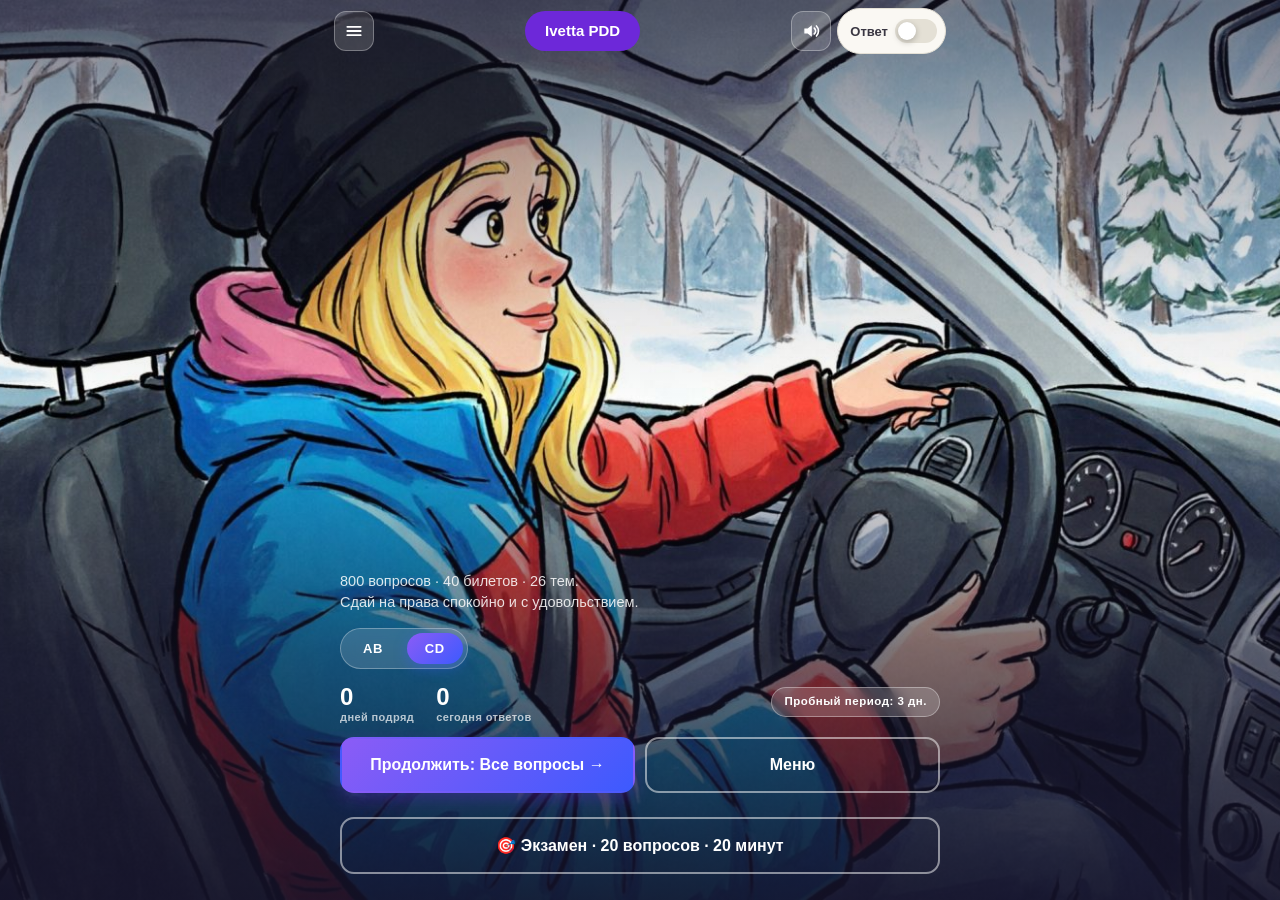
==== commit dce8e5a1: "feat(web): mirror Android quiz UI (chip header, category/answered chips, in-flow explanation, fixed " ====
--- a/index.html
+++ b/index.html
@@ -22,22 +22,11 @@
   <div class="bg-grain"></div>
 </div>
 <header class="appbar">
-  <button class="logo" id="logoBtn" aria-label="На главную">
-    <svg viewBox="0 0 64 64" class="logo-mark" aria-hidden="true">
-      <defs><linearGradient id="lg" x1="0" y1="0" x2="1" y2="1"><stop offset="0" stop-color="#8B5CF6"/><stop offset="1" stop-color="#3D5AFE"/></linearGradient></defs>
-      <rect width="64" height="64" rx="16" fill="url(#lg)"/>
-      <path d="M18 52 L27 12 h10 L46 52 Z" fill="#fff"/>
-      <rect x="30.4" y="17" width="3.2" height="7" rx="1.6" fill="#6D28D9"/>
-      <rect x="30.4" y="29" width="3.2" height="7" rx="1.6" fill="#6D28D9"/>
-      <rect x="30.4" y="41" width="3.2" height="7" rx="1.6" fill="#6D28D9"/>
-    </svg>
-    <span class="logo-word">Ivetta<span class="logo-chip">PDD</span></span>
-  </button>
-  <div class="appbar-mid" id="appbarMid">
-    <div class="appbar-titles"><span id="sectionTitle">Все вопросы</span><span id="sectionCount">1 / 800</span></div>
-    <div class="progress-track"><div id="progressFill"></div></div>
-  </div>
-  <div class="appbar-actions">
+  <div class="appbar-main">
+    <button class="icon-btn" id="menuBtn" aria-label="Меню">
+      <svg viewBox="0 0 24 24" aria-hidden="true"><path d="M4 7h16M4 12h16M4 17h16" stroke="currentColor" stroke-width="2.2" stroke-linecap="round"/></svg>
+    </button>
+    <div class="brand-wrap"><button class="brand-chip" id="logoBtn" aria-label="На главную">Ivetta PDD</button></div>
     <button class="icon-btn" id="soundBtn" aria-label="Звук">
       <svg viewBox="0 0 24 24" class="ic-on"><path d="M4 9v6h4l5 4V5L8 9H4z" fill="currentColor"/><path d="M16 8.5a5 5 0 0 1 0 7M18.5 6a8.5 8.5 0 0 1 0 12" stroke="currentColor" stroke-width="2" fill="none" stroke-linecap="round"/></svg>
       <svg viewBox="0 0 24 24" class="ic-off" hidden><path d="M4 9v6h4l5 4V5L8 9H4z" fill="currentColor"/><path d="M16 9l6 6M22 9l-6 6" stroke="currentColor" stroke-width="2.6" stroke-linecap="round"/></svg>
@@ -48,9 +37,10 @@
       <span class="switch-label">Ответ</span>
       <span class="lock" id="switchLock" hidden>🔒</span>
     </label>
-    <button class="icon-btn" id="menuBtn" aria-label="Меню">
-      <svg viewBox="0 0 24 24"><path d="M4 7h16M4 12h16M4 17h16" stroke="currentColor" stroke-width="2.2" stroke-linecap="round"/></svg>
-    </button>
+  </div>
+  <div class="appbar-mid" id="appbarMid" hidden>
+    <div class="appbar-titles"><span id="sectionTitle">Билет 1 · Все вопросы · 1 / 800</span><button class="chip" id="catChip" aria-label="Категория">CD</button></div>
+    <div class="answered-row"><span class="chip" id="answeredChip" aria-live="polite">Отвечено 0 / 800</span></div>
   </div>
 </header>
 <main id="stage">
@@ -90,7 +80,7 @@
   <section id="quizView" hidden>
     <div class="exam-hud" id="examHud" hidden><span class="exam-timer" id="examTime">20:00</span><span class="exam-dots" id="examDots"></span><span class="exam-left" id="examLeft"></span><button class="exam-end" id="examEnd">Завершить</button><div class="exam-board" id="examBoard"></div></div>
     <article class="card" id="card">
-      <div class="q-top"><span class="chip" id="qChip">Билет 1</span><span class="q-done" id="qDone"></span><span class="lane"></span></div>
+      <div class="q-top"><span class="chip" id="qChip">Билет 1</span><span class="question-progress" id="questionProgress" aria-hidden="true"></span></div>
       <h1 id="questionText">Загрузка…</h1>
       <figure id="imageWrap" hidden><img id="questionImage" alt="Иллюстрация"><figcaption>Нажми, чтобы увеличить</figcaption></figure>
       <div id="answers" role="list"></div>
@@ -98,7 +88,6 @@
     </article>
     <div class="navbar">
       <button class="nav-btn" id="prevBtn">← Назад</button>
-      <span class="nav-hint">свайп ← → · клавиши 1-4</span>
       <button class="nav-btn primary" id="nextBtn">Далее →</button>
     </div>
   </section>
--- a/style.css
+++ b/style.css
@@ -10,7 +10,7 @@
 html{scrollbar-color:var(--violet-500) var(--paper);scrollbar-width:thin}
 ::-webkit-scrollbar{width:10px;height:10px}::-webkit-scrollbar-track{background:var(--paper)}
 ::-webkit-scrollbar-thumb{background:var(--grad-brand);border-radius:8px;border:2px solid var(--paper)}
-body{font-family:-apple-system,BlinkMacSystemFont,"Segoe UI",Roboto,"Helvetica Neue",Arial,sans-serif;background:var(--paper);color:var(--text);min-height:100vh;overflow-x:hidden;padding-top:calc(var(--bar-h) + env(safe-area-inset-top));padding-bottom:env(safe-area-inset-bottom)}
+body{font-family:-apple-system,BlinkMacSystemFont,"Segoe UI",Roboto,"Helvetica Neue",Arial,sans-serif;background:var(--paper);color:var(--text);min-height:100vh;overflow-x:clip;padding-top:calc(var(--bar-h) + env(safe-area-inset-top));padding-bottom:env(safe-area-inset-bottom)}
 [hidden]{display:none!important}
 button{font:inherit;color:inherit;background:none;border:none;cursor:pointer}
 :focus-visible{outline:3px solid var(--blue-500);outline-offset:2px;border-radius:6px}
@@ -204,8 +204,7 @@
 .explain{margin-top:12px;border:2px solid var(--blue-700);background:var(--blue-100);border-radius:var(--r-md);padding:12px 14px;animation:riseIn .4s cubic-bezier(.2,.9,.3,1) both}
 .explain-head{display:flex;align-items:center;gap:8px;margin-bottom:8px;color:var(--blue-700);font-size:13px;font-weight:850;letter-spacing:.3px}
 .explain-ic{font-size:15px}
-.explain-body{max-height:180px;overflow-y:auto;font-size:14px;line-height:1.55;color:var(--text);padding-right:6px}
-.explain-body strong{color:var(--blue-700)}
+.explain-body{font-size:14px;line-height:1.48;color:var(--text)}
 .explain-foot{margin-top:8px;font-size:11px;font-weight:700;color:var(--muted)}
 #infoChip{color:var(--violet-600);background:rgba(139,92,246,.14);border-color:transparent;backdrop-filter:none;-webkit-backdrop-filter:none;align-self:center;margin-left:0;max-width:none;text-align:center}
  @media(prefers-reduced-motion:reduce){*,*::before,*::after{animation-duration:.01ms!important;transition-duration:.01ms!important}}
@@ -259,6 +258,45 @@
 .pg-exam-row{display:flex;justify-content:space-between;gap:8px;font-size:12px;font-weight:700;color:var(--muted);background:var(--surface-2);border:1px solid var(--line);border-radius:8px;padding:8px 10px}
 .pg-exam-row .ok{color:var(--success)}
 .pg-exam-row .bad{color:var(--danger)}
-.q-done{font-size:11px;font-weight:800;color:var(--muted);background:var(--surface-2);border:1px solid var(--line);padding:4px 8px;border-radius:8px;white-space:nowrap}
-.home-content{max-height:calc(100% - var(--bar-h) - env(safe-area-inset-top) - 96px);overflow-y:auto;overscroll-behavior:contain}
-.home-row{flex-wrap:wrap}+.home-content{max-height:calc(100% - var(--bar-h) - env(safe-area-inset-top) - 64px);overflow-y:auto;overscroll-behavior:contain}
+.home-row{flex-wrap:wrap}
+body[data-view="quiz"]{--bar-h:132px}
+.appbar{display:block;background:var(--paper);border:0;padding:calc(8px + env(safe-area-inset-top)) 14px 0;backdrop-filter:none;-webkit-backdrop-filter:none;animation:none}
+.appbar-main,.appbar-mid{max-width:612px;margin:0 auto}
+.appbar-main{display:flex;align-items:center;gap:6px;min-height:46px}
+.appbar-main .icon-btn{width:40px;height:40px;flex:0 0 40px}
+.brand-wrap{flex:1;min-width:0;display:flex;justify-content:center}
+.brand-chip{max-width:100%;overflow:hidden;text-overflow:ellipsis;white-space:nowrap;background:var(--violet-600);color:#fff;font-size:15px;font-weight:700;line-height:20px;padding:10px clamp(8px,4vw,20px);border-radius:40px}
+.appbar .switch{min-height:46px;padding:4px 8px 4px 12px;border:1px solid var(--line);border-radius:40px;background:var(--surface-2)}
+.appbar .switch-label,body[data-view="home"] .appbar .switch-label{display:inline;order:-1;color:#3A3742;text-shadow:none;font-size:13px}
+.appbar .switch input:checked + .track{background:var(--success)}
+.appbar .switch:focus-within{outline:2px solid var(--blue-500)}
+.appbar-titles{align-items:center;margin:10px 0 6px;font-size:13px}
+#catChip,#answeredChip{border-radius:40px;flex-shrink:0}
+#catChip{padding-inline:12px}
+.answered-row{display:flex}
+#answeredChip{text-transform:none;letter-spacing:0;color:var(--muted);background:var(--surface-2);border:1px solid var(--line);padding-block:4px}
+body[data-view="home"] .appbar{--bar-h:64px}
+body[data-view="home"] .home-hero{display:none}
+body[data-view="quiz"] #stage{padding-top:2px;padding-bottom:calc(94px + env(safe-area-inset-bottom))}
+body[data-view="quiz"] .bg{display:none}
+#card{padding:16px;box-shadow:none;animation:none}
+.question-progress{flex:1;min-width:0;display:flex;gap:3px}
+.question-progress i{flex:1;height:4px;border-radius:4px;background:var(--line)}
+.question-progress .current{background:var(--blue-500)}
+.question-progress .answered{background:var(--success)}
+#questionText{font-size:18px;line-height:1.32;margin-bottom:12px}
+#imageWrap{margin-bottom:12px;border:0;background:var(--surface)}
+#imageWrap img{height:200px}
+.answer{padding:12px;overflow-wrap:anywhere}
+.answer .num{border-radius:50%}
+.navbar{position:fixed;left:0;right:0;bottom:0;z-index:30;margin:0;padding:16px max(24px,calc((100% - 592px)/2)) calc(24px + env(safe-area-inset-bottom));background:var(--paper)}
+.navbar .nav-btn{background:var(--violet-600);color:#fff;border:0;border-radius:40px;padding:10px;min-height:42px;box-shadow:none}
+.navbar #prevBtn{flex:1 1 0}
+.navbar #nextBtn{flex:2 1 0}
+#autoBar{border-radius:0 0 var(--r-lg) var(--r-lg)}
+.explain-body{overflow-wrap:anywhere;white-space:pre-line}
+.explain-body strong{display:block;margin-bottom:14px;color:inherit;font-weight:400}
+.exam-hud{position:static;transform:none;width:auto;margin:0 0 12px;box-shadow:none}
+#quizView.exam-active{padding-top:0}
+.exam-end{margin-left:auto}
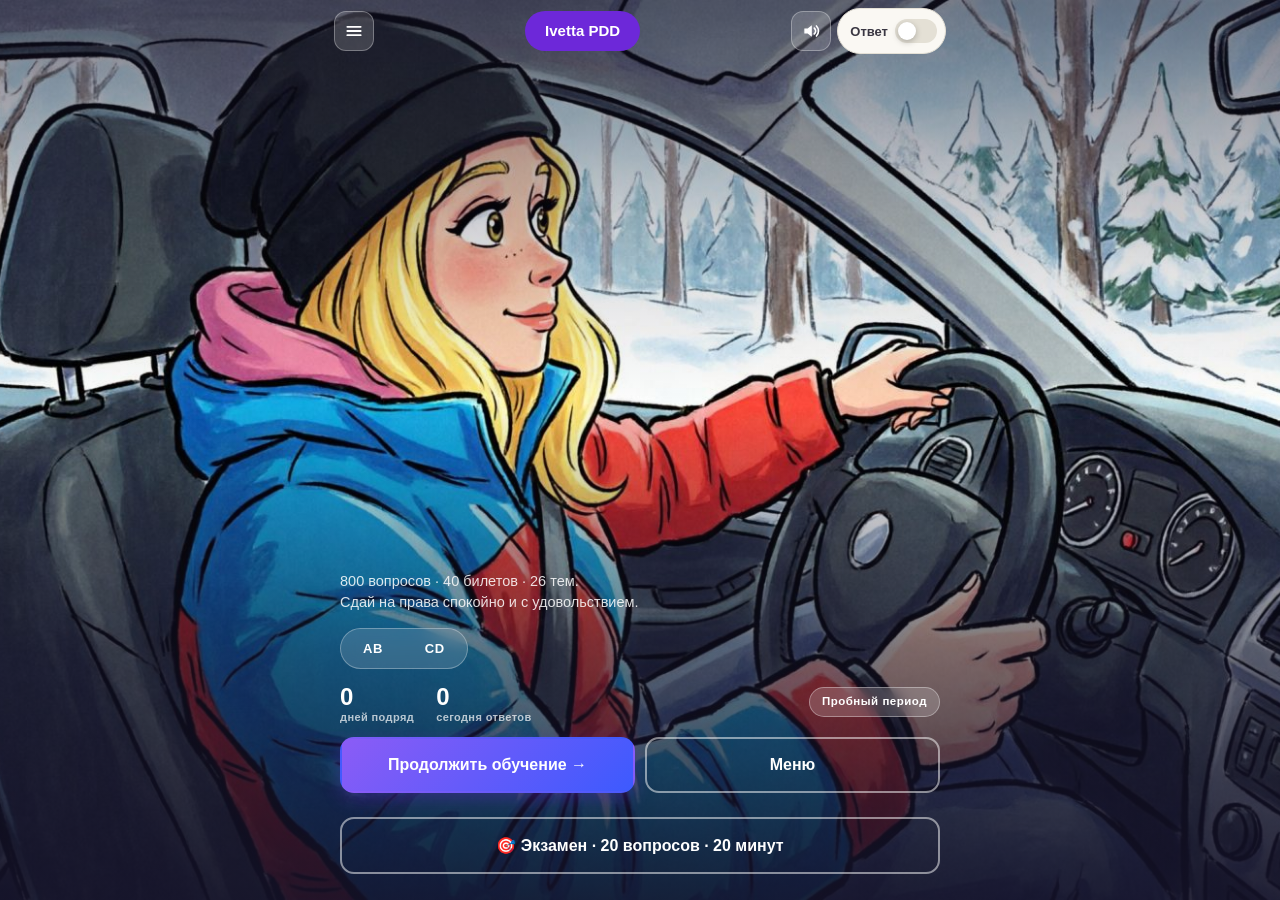
==== commit 83ba8631: "feat(web): source-level removal of bottom auto-advance toggle + reset parity; footer signature karus" ====
--- a/index.html
+++ b/index.html
@@ -185,10 +185,9 @@
     <button class="menu-item" data-nav="info"><span class="mi-ic">✨</span><span class="mi-body"><b>Информация</b><small>о кнопке «Ответ» и оплата</small></span><span class="mi-badge" id="badgeInfo"></span></button>
   </nav>
   <div class="sheet-settings">
-    <label class="switch wide"><input type="checkbox" id="autoAdvance" checked><span class="track"><span class="knob"></span></span><span class="switch-label">Автопереход после ответа</span></label>
     <button class="danger-ghost" id="resetSectionBtn">Сбросить прогресс этого раздела</button>
   </div>
-  <div class="sheet-foot">Ivetta PDD · v4.3 · архитектура Платон</div>
+  <div class="sheet-foot">karusel-znaniy</div>
 </div>
 <div class="sheet" id="ticketSheet" hidden role="dialog"><div class="sheet-head"><h2>Выбери билет</h2><button class="icon-btn close" data-close>✕</button></div><div class="ticket-grid" id="ticketGrid"></div></div>
 <div class="sheet" id="topicSheet" hidden role="dialog"><div class="sheet-head"><h2>Выбери тему</h2><button class="icon-btn close" data-close>✕</button></div><div class="topic-list" id="topicList"></div></div>
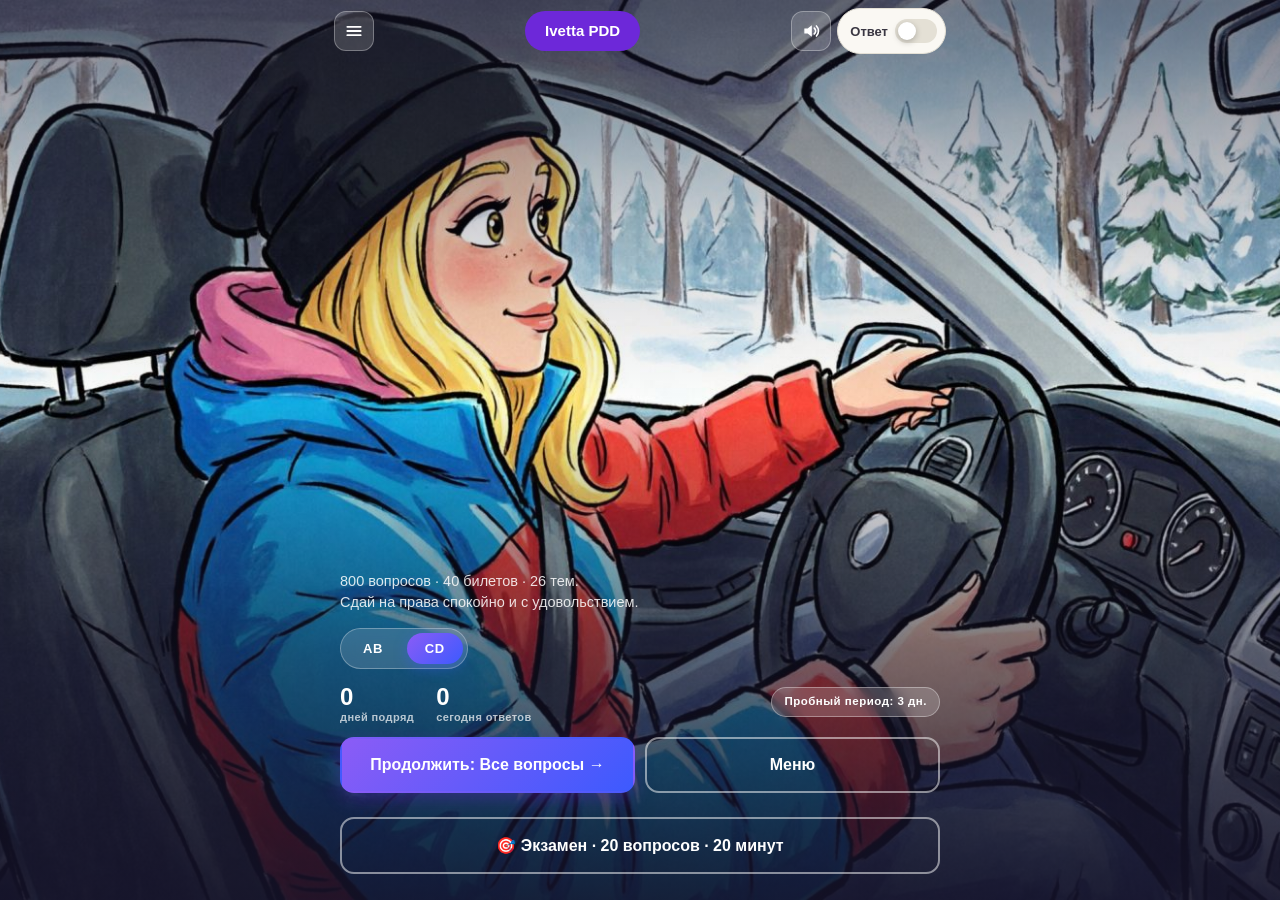
==== commit c1ae872a: "fix(web): source-remove reset button; hidden autoAdvance input keeps logic alive; footer signature" ====
--- a/index.html
+++ b/index.html
@@ -185,9 +185,9 @@
     <button class="menu-item" data-nav="info"><span class="mi-ic">✨</span><span class="mi-body"><b>Информация</b><small>о кнопке «Ответ» и оплата</small></span><span class="mi-badge" id="badgeInfo"></span></button>
   </nav>
   <div class="sheet-settings">
-    <button class="danger-ghost" id="resetSectionBtn">Сбросить прогресс этого раздела</button>
-  </div>
-  <div class="sheet-foot">karusel-znaniy</div>
+    </div>
+  <input type="checkbox" id="autoAdvance" checked hidden>
+        <div class="sheet-foot">karusel-znaniy</div>
 </div>
 <div class="sheet" id="ticketSheet" hidden role="dialog"><div class="sheet-head"><h2>Выбери билет</h2><button class="icon-btn close" data-close>✕</button></div><div class="ticket-grid" id="ticketGrid"></div></div>
 <div class="sheet" id="topicSheet" hidden role="dialog"><div class="sheet-head"><h2>Выбери тему</h2><button class="icon-btn close" data-close>✕</button></div><div class="topic-list" id="topicList"></div></div>
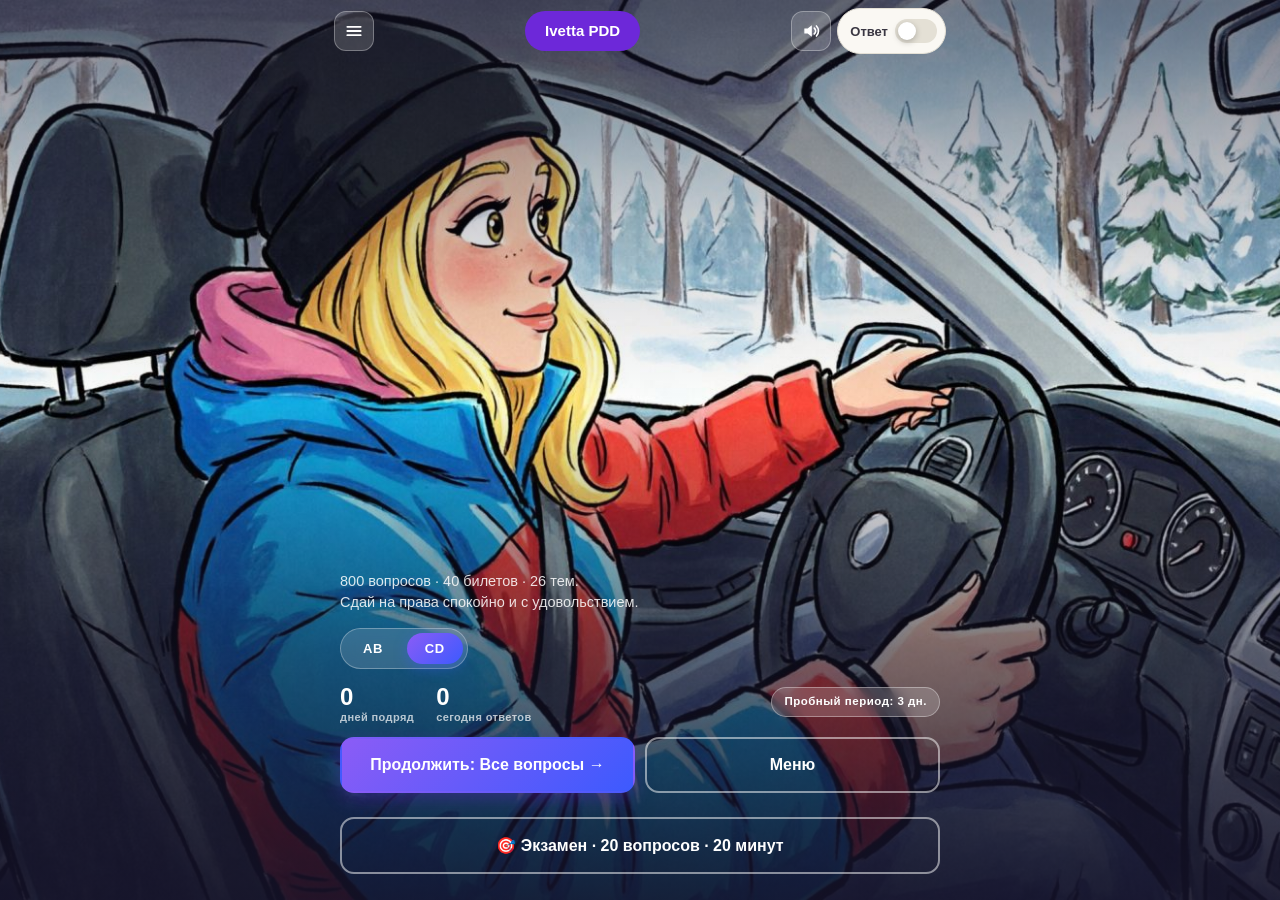
==== commit 6fd70c03: "fix(web): restore hidden placeholders for all ids referenced by app.js (UI removed, logic alive)" ====
--- a/index.html
+++ b/index.html
@@ -187,6 +187,7 @@
   <div class="sheet-settings">
     </div>
   <input type="checkbox" id="autoAdvance" checked hidden>
+        <button id="resetSectionBtn" hidden></button>
         <div class="sheet-foot">karusel-znaniy</div>
 </div>
 <div class="sheet" id="ticketSheet" hidden role="dialog"><div class="sheet-head"><h2>Выбери билет</h2><button class="icon-btn close" data-close>✕</button></div><div class="ticket-grid" id="ticketGrid"></div></div>
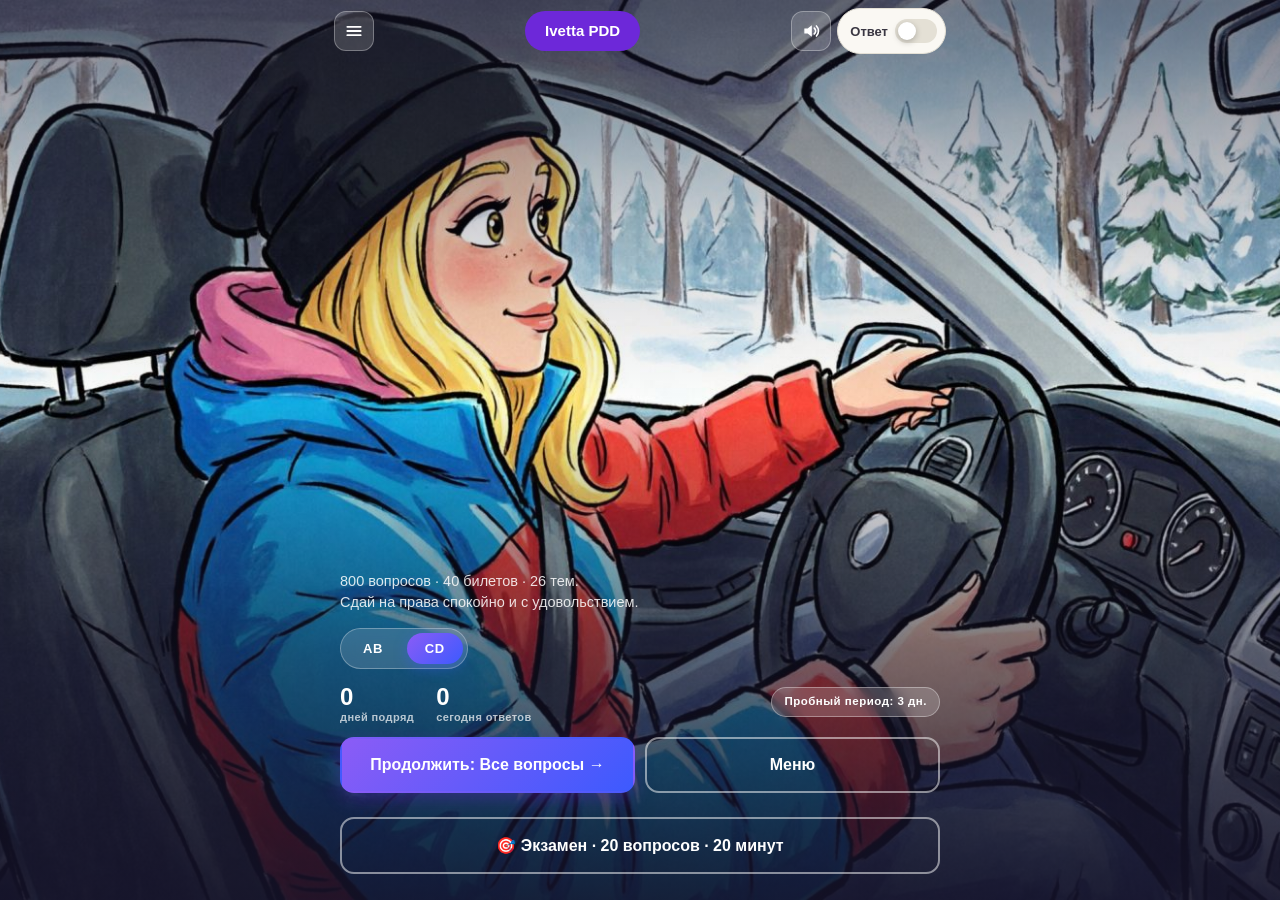
==== commit 7dd0103b: "feat(legal): privacy policy page + footer link" ====
--- a/index.html
+++ b/index.html
@@ -188,7 +188,7 @@
     </div>
   <input type="checkbox" id="autoAdvance" checked hidden>
         <button id="resetSectionBtn" hidden></button>
-        <div class="sheet-foot">karusel-znaniy</div>
+        <div class="sheet-foot">Елена Грюнберг<br>karusel-znaniy</div>
 </div>
 <div class="sheet" id="ticketSheet" hidden role="dialog"><div class="sheet-head"><h2>Выбери билет</h2><button class="icon-btn close" data-close>✕</button></div><div class="ticket-grid" id="ticketGrid"></div></div>
 <div class="sheet" id="topicSheet" hidden role="dialog"><div class="sheet-head"><h2>Выбери тему</h2><button class="icon-btn close" data-close>✕</button></div><div class="topic-list" id="topicList"></div></div>
@@ -199,5 +199,5 @@
 <script src="./pay-config.js"></script>
 <script src="./payments.js"></script>
 <script src="./app.js"></script>
-</body>
+<p style="text-align:center;font-size:12px;opacity:.7"><a href="./privacy.html">Политика конфиденциальности</a></p></body>
 </html>
